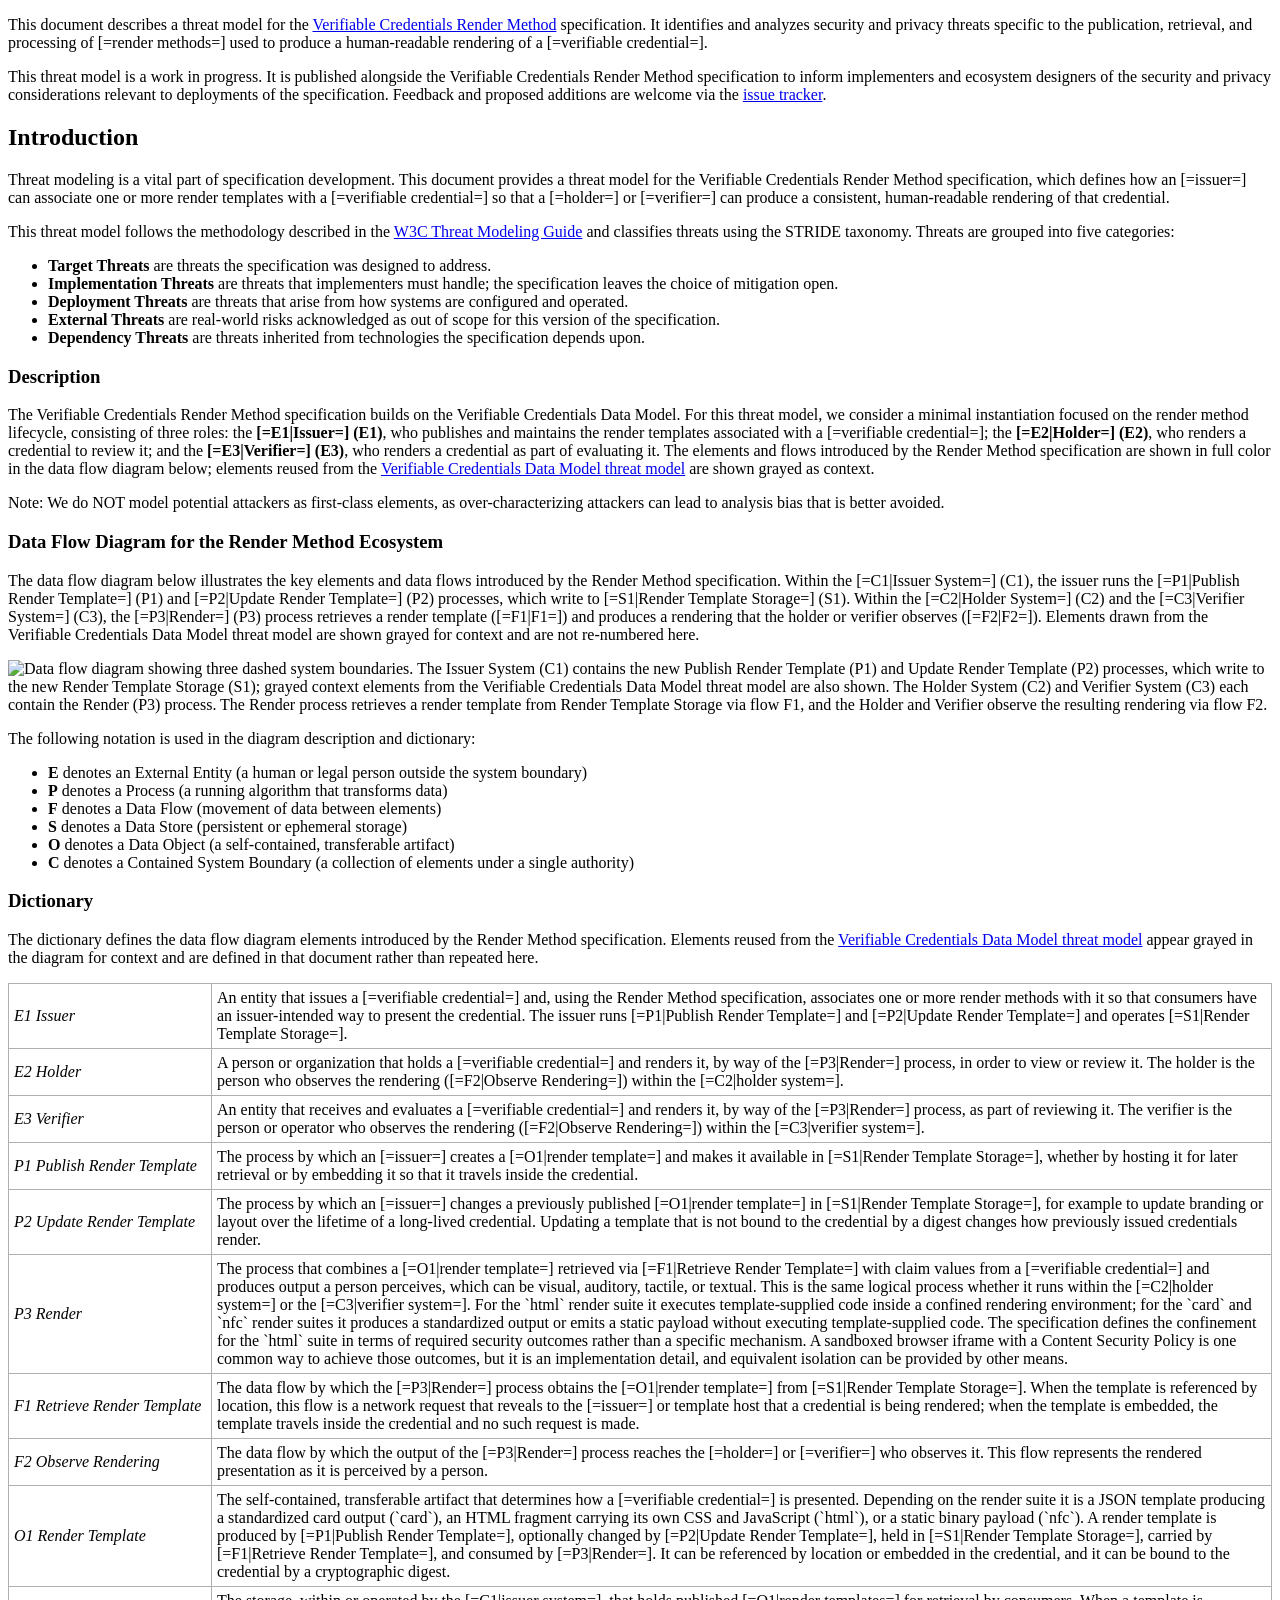
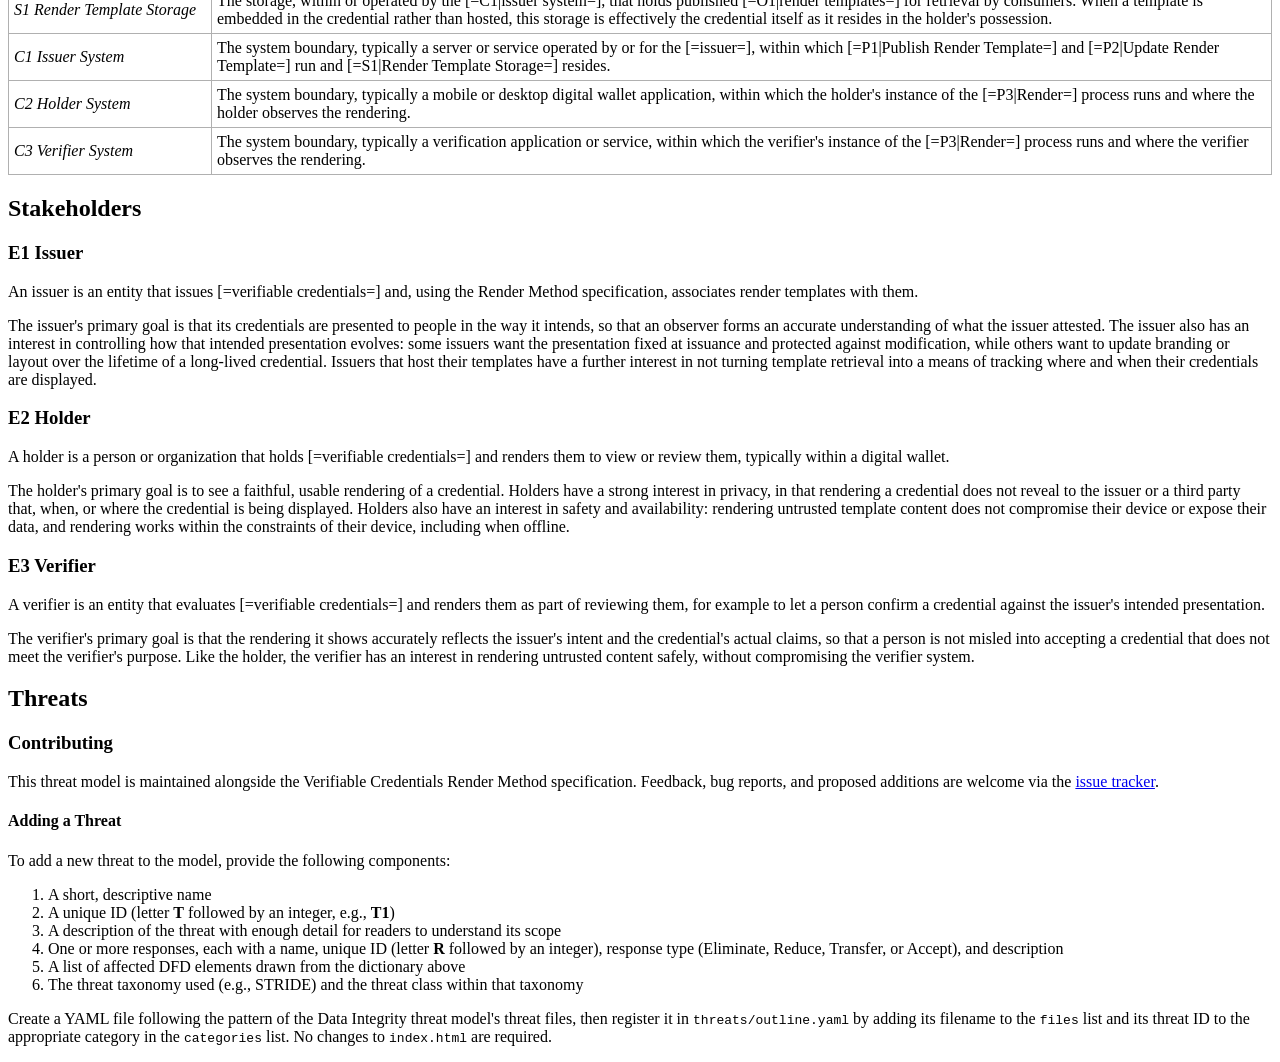
==== threat-model/index.html @ ddd8f107 "Add threat model document and threat framework." ====
<!doctype html>
<html lang="en">

<head>
  <meta charset="utf-8">
  <title>Verifiable Credentials Render Method Threat Model</title>
  <script src="https://www.w3.org/Tools/respec/respec-w3c"
    class="remove"></script>
  <script src="threats/js-yaml.min.js"></script>
  <script src="threats/threat-model.js"></script>

  <script class='remove'>
    // See https://github.com/w3c/respec/wiki/ for how to configure ReSpec
    var respecConfig = {
      specStatus: "ED",
      shortName: "vc-render-method",
      group: "vc",
      edDraftURI: "https://w3c.github.io/vc-render-method/threat-model/",
      latestVersion: "https://www.w3.org/TR/vc-render-method/threat-model/",
      github: {
        repoURL: "https://github.com/w3c/vc-render-method/",
        branch: "main"
      },
      editors: [{
        name: "Manu Sporny",
        company: "Digital Bazaar",
        w3cid: 41758
      }],
      noRecTrack: "true",
      maxTocLevel: 4,
      xref: ["VC-DATA-MODEL-2.0", "CID", "DID", "VC-DATA-INTEGRITY"],
      preProcess: [window.ThreatModel.render],
      postProcess: [(config, document) => {
        config.thisVersion =
          config.thisVersion.replace(/\/$/, '') + '/threat-model/';
        const link = document.querySelector(".head a.u-url");
        if(link) {
          link.href = config.thisVersion;
          link.textContent = config.thisVersion;
        }
      }]
    };
  </script>
  <link rel="stylesheet" href="threats/threat-model.css" />
  <!--
    The threat definitions are loaded at render time from
    threats/outline.yaml and the YAML threat files it lists. When
    previewing this document locally, serve the directory over HTTP (for
    example, `npx http-server`); browsers cannot fetch() the YAML files
    from a file:// URL.
  -->
</head>

<body>
  <section id="abstract">
    <p>
This document describes a threat model for the
<a href="https://www.w3.org/TR/vc-render-method/">Verifiable Credentials
Render Method</a> specification. It identifies and analyzes security and
privacy threats specific to the publication, retrieval, and processing of
[=render methods=] used to produce a human-readable rendering of a
[=verifiable credential=].
    </p>
  </section>
  <section id="sotd">
    <p>
This threat model is a work in progress. It is published alongside the
Verifiable Credentials Render Method specification to inform implementers and
ecosystem designers of the security and privacy considerations relevant to
deployments of the specification. Feedback and proposed additions are
welcome via the
<a href="https://github.com/w3c/vc-render-method/issues">issue tracker</a>.
    </p>
  </section>
  <section id="Introduction">
    <h2>Introduction</h2>
    <p>
Threat modeling is a vital part of specification development. This document
provides a threat model for the Verifiable Credentials Render Method
specification, which defines how an [=issuer=] can associate one or more
render templates with a [=verifiable credential=] so that a [=holder=] or
[=verifier=] can produce a consistent, human-readable rendering of that
credential.
    </p>
    <p>
This threat model follows the methodology described in the
<a href="https://www.w3.org/TR/threat-modeling-guide/">W3C Threat Modeling
Guide</a> and classifies threats using the STRIDE taxonomy. Threats are
grouped into five categories:
    </p>
    <ul>
      <li>
<strong>Target Threats</strong> are threats the specification was designed
to address.
      </li>
      <li>
<strong>Implementation Threats</strong> are threats that implementers must
handle; the specification leaves the choice of mitigation open.
      </li>
      <li>
<strong>Deployment Threats</strong> are threats that arise from how systems
are configured and operated.
      </li>
      <li>
<strong>External Threats</strong> are real-world risks acknowledged as out
of scope for this version of the specification.
      </li>
      <li>
<strong>Dependency Threats</strong> are threats inherited from technologies
the specification depends upon.
      </li>
    </ul>

    <section id="threat-model-description">
      <h3>Description</h3>
      <p>
The Verifiable Credentials Render Method specification builds on the
Verifiable Credentials Data Model. For this threat model, we consider a
minimal instantiation focused on the render method lifecycle, consisting of
three roles: the <strong>[=E1|Issuer=] (E1)</strong>, who publishes and
maintains the render templates associated with a [=verifiable credential=];
the <strong>[=E2|Holder=] (E2)</strong>, who renders a credential to review
it; and the <strong>[=E3|Verifier=] (E3)</strong>, who renders a credential
as part of evaluating it. The elements and flows introduced by the Render
Method specification are shown in full color in the data flow diagram below;
elements reused from the
<a href="https://www.w3.org/TR/vc-data-model/threat-model/">Verifiable
Credentials Data Model threat model</a> are shown grayed as context.
      </p>
      <p class="note" role="note">
<span class="marker">Note:</span> We do NOT model potential attackers as
first-class elements, as over-characterizing attackers can lead to analysis
bias that is better avoided.
      </p>
    </section>

    <section id="threat-model-data-flow-diagram">
      <h3>Data Flow Diagram for the Render Method Ecosystem</h3>
      <p>
The data flow diagram below illustrates the key elements and data flows
introduced by the Render Method specification. Within the
[=C1|Issuer System=] (C1), the issuer runs the [=P1|Publish Render Template=]
(P1) and [=P2|Update Render Template=] (P2) processes, which write to
[=S1|Render Template Storage=] (S1). Within the [=C2|Holder System=] (C2)
and the [=C3|Verifier System=] (C3), the [=P3|Render=] (P3) process
retrieves a render template ([=F1|F1=]) and produces a rendering that the
holder or verifier observes ([=F2|F2=]). Elements drawn from the Verifiable
Credentials Data Model threat model are shown grayed for context and are not
re-numbered here.
      </p>

      <img src="diagrams/dfd.svg"
        alt="Data flow diagram showing three dashed system boundaries. The
Issuer System (C1) contains the new Publish Render Template (P1) and Update
Render Template (P2) processes, which write to the new Render Template
Storage (S1); grayed context elements from the Verifiable Credentials Data
Model threat model are also shown. The Holder System (C2) and Verifier
System (C3) each contain the Render (P3) process. The Render process
retrieves a render template from Render Template Storage via flow F1, and the
Holder and Verifier observe the resulting rendering via flow F2.">

      <p>
The following notation is used in the diagram description and dictionary:
      </p>
      <ul>
        <li>
<strong>E</strong> denotes an External Entity (a human or legal person
outside the system boundary)
        </li>
        <li>
<strong>P</strong> denotes a Process (a running algorithm that transforms
data)
        </li>
        <li>
<strong>F</strong> denotes a Data Flow (movement of data between elements)
        </li>
        <li>
<strong>S</strong> denotes a Data Store (persistent or ephemeral storage)
        </li>
        <li>
<strong>O</strong> denotes a Data Object (a self-contained, transferable
artifact)
        </li>
        <li>
<strong>C</strong> denotes a Contained System Boundary (a collection of
elements under a single authority)
        </li>
      </ul>
    </section>

    <section id="threat-model-architecture-dictionary">
      <h3>Dictionary</h3>
      <style>
        table.dictionary,
        table.dictionary th,
        table.dictionary td {
          border: thin solid rgb(176, 176, 176);
          border-collapse: collapse;
          padding: 5px;
        }
        table.dictionary td.left {
          width: 12em;
        }
      </style>
      <p>
The dictionary defines the data flow diagram elements introduced by the
Render Method specification. Elements reused from the
<a href="https://www.w3.org/TR/vc-data-model/threat-model/">Verifiable
Credentials Data Model threat model</a> appear grayed in the diagram for
context and are defined in that document rather than repeated here.
      </p>
      <table class="dictionary">
        <tbody>
          <tr>
            <td class="left">
              <dfn data-lt="E1|Issuer">E1 Issuer</dfn>
            </td>
            <td>
An entity that issues a [=verifiable credential=] and, using the Render
Method specification, associates one or more render methods with it so that
consumers have an issuer-intended way to present the credential. The issuer
runs [=P1|Publish Render Template=] and [=P2|Update Render Template=] and
operates [=S1|Render Template Storage=].
            </td>
          </tr>
          <tr>
            <td class="left">
              <dfn data-lt="E2|Holder">E2 Holder</dfn>
            </td>
            <td>
A person or organization that holds a [=verifiable credential=] and renders
it, by way of the [=P3|Render=] process, in order to view or review it. The
holder is the person who observes the rendering ([=F2|Observe Rendering=])
within the [=C2|holder system=].
            </td>
          </tr>
          <tr>
            <td class="left">
              <dfn data-lt="E3|Verifier">E3 Verifier</dfn>
            </td>
            <td>
An entity that receives and evaluates a [=verifiable credential=] and renders
it, by way of the [=P3|Render=] process, as part of reviewing it. The
verifier is the person or operator who observes the rendering
([=F2|Observe Rendering=]) within the [=C3|verifier system=].
            </td>
          </tr>
          <tr>
            <td class="left">
              <dfn data-lt="P1|Publish Render Template">P1 Publish Render
Template</dfn>
            </td>
            <td>
The process by which an [=issuer=] creates a [=O1|render template=] and makes
it available in [=S1|Render Template Storage=], whether by hosting it for
later retrieval or by embedding it so that it travels inside the credential.
            </td>
          </tr>
          <tr>
            <td class="left">
              <dfn data-lt="P2|Update Render Template">P2 Update Render
Template</dfn>
            </td>
            <td>
The process by which an [=issuer=] changes a previously published
[=O1|render template=] in [=S1|Render Template Storage=], for example to
update branding or layout over the lifetime of a long-lived credential.
Updating a template that is not bound to the credential by a digest changes
how previously issued credentials render.
            </td>
          </tr>
          <tr>
            <td class="left">
              <dfn data-lt="P3|Render">P3 Render</dfn>
            </td>
            <td>
The process that combines a [=O1|render template=] retrieved via
[=F1|Retrieve Render Template=] with claim values from a
[=verifiable credential=] and produces output a person perceives, which can
be visual, auditory, tactile, or textual. This is the same logical process
whether it runs within the [=C2|holder system=] or the [=C3|verifier
system=]. For the `html` render suite it executes template-supplied code
inside a confined rendering environment; for the `card` and `nfc` render
suites it produces a standardized output or emits a static payload without
executing template-supplied code. The specification defines the confinement
for the `html` suite in terms of required security outcomes rather than a
specific mechanism. A sandboxed browser iframe with a Content Security Policy
is one common way to achieve those outcomes, but it is an implementation
detail, and equivalent isolation can be provided by other means.
            </td>
          </tr>
          <tr>
            <td class="left">
              <dfn data-lt="F1|Retrieve Render Template">F1 Retrieve Render
Template</dfn>
            </td>
            <td>
The data flow by which the [=P3|Render=] process obtains the
[=O1|render template=] from [=S1|Render Template Storage=]. When the template
is referenced by location, this flow is a network request that reveals to the
[=issuer=] or template host that a credential is being rendered; when the
template is embedded, the template travels inside the credential and no such
request is made.
            </td>
          </tr>
          <tr>
            <td class="left">
              <dfn data-lt="F2|Observe Rendering">F2 Observe Rendering</dfn>
            </td>
            <td>
The data flow by which the output of the [=P3|Render=] process reaches the
[=holder=] or [=verifier=] who observes it. This flow represents the
rendered presentation as it is perceived by a person.
            </td>
          </tr>
          <tr>
            <td class="left">
              <dfn data-lt="O1|Render Template">O1 Render Template</dfn>
            </td>
            <td>
The self-contained, transferable artifact that determines how a
[=verifiable credential=] is presented. Depending on the render suite it is a
JSON template producing a standardized card output (`card`), an HTML fragment
carrying its own CSS and JavaScript (`html`), or a static binary payload
(`nfc`). A render template is produced by [=P1|Publish Render Template=],
optionally changed by [=P2|Update Render Template=], held in
[=S1|Render Template Storage=], carried by [=F1|Retrieve Render Template=],
and consumed by [=P3|Render=]. It can be referenced by location or embedded
in the credential, and it can be bound to the credential by a cryptographic
digest.
            </td>
          </tr>
          <tr>
            <td class="left">
              <dfn data-lt="S1|Render Template Storage">S1 Render Template
Storage</dfn>
            </td>
            <td>
The storage, within or operated by the [=C1|issuer system=], that holds
published [=O1|render templates=] for retrieval by consumers. When a template
is embedded in the credential rather than hosted, this storage is effectively
the credential itself as it resides in the holder's possession.
            </td>
          </tr>
          <tr>
            <td class="left">
              <dfn data-lt="C1|Issuer System">C1 Issuer System</dfn>
            </td>
            <td>
The system boundary, typically a server or service operated by or for the
[=issuer=], within which [=P1|Publish Render Template=] and
[=P2|Update Render Template=] run and [=S1|Render Template Storage=] resides.
            </td>
          </tr>
          <tr>
            <td class="left">
              <dfn data-lt="C2|Holder System">C2 Holder System</dfn>
            </td>
            <td>
The system boundary, typically a mobile or desktop digital wallet
application, within which the holder's instance of the [=P3|Render=] process
runs and where the holder observes the rendering.
            </td>
          </tr>
          <tr>
            <td class="left">
              <dfn data-lt="C3|Verifier System">C3 Verifier System</dfn>
            </td>
            <td>
The system boundary, typically a verification application or service, within
which the verifier's instance of the [=P3|Render=] process runs and where the
verifier observes the rendering.
            </td>
          </tr>
        </tbody>
      </table>
    </section>
  </section>

  <section id="threat-model-stakeholders">
    <h2>Stakeholders</h2>

    <h3>E1 Issuer</h3>
    <p>
An issuer is an entity that issues [=verifiable credentials=] and, using the
Render Method specification, associates render templates with them.
      </p>
    <p>
The issuer's primary goal is that its credentials are presented to people in
the way it intends, so that an observer forms an accurate understanding of
what the issuer attested. The issuer also has an interest in controlling how
that intended presentation evolves: some issuers want the presentation fixed
at issuance and protected against modification, while others want to update
branding or layout over the lifetime of a long-lived credential. Issuers that
host their templates have a further interest in not turning template
retrieval into a means of tracking where and when their credentials are
displayed.
    </p>

    <h3>E2 Holder</h3>
    <p>
A holder is a person or organization that holds [=verifiable credentials=]
and renders them to view or review them, typically within a digital wallet.
    </p>
    <p>
The holder's primary goal is to see a faithful, usable rendering of a
credential. Holders have a strong interest in privacy, in that rendering a
credential does not reveal to the issuer or a third party that, when, or
where the credential is being displayed. Holders also have an interest in
safety and availability: rendering untrusted template content does not
compromise their device or expose their data, and rendering works within the
constraints of their device, including when offline.
    </p>

    <h3>E3 Verifier</h3>
    <p>
A verifier is an entity that evaluates [=verifiable credentials=] and renders
them as part of reviewing them, for example to let a person confirm a
credential against the issuer's intended presentation.
    </p>
    <p>
The verifier's primary goal is that the rendering it shows accurately
reflects the issuer's intent and the credential's actual claims, so that a
person is not misled into accepting a credential that does not meet the
verifier's purpose. Like the holder, the verifier has an interest in
rendering untrusted content safely, without compromising the verifier
system.
    </p>
  </section>

  <section id="threat-model-threats">
    <h2>Threats</h2>
    <section class="tm-toc">
    </section>
    <section class="tm-details">
    </section>
  </section>

  <section id="threat-model-contributing">
    <h3>Contributing</h3>
    <p>
This threat model is maintained alongside the Verifiable Credentials Render
Method specification. Feedback, bug reports, and proposed additions are
welcome via the
<a href="https://github.com/w3c/vc-render-method/issues/new">issue
tracker</a>.
    </p>
    <section id="threat-model-adding-a-threat">
      <h4>Adding a Threat</h4>
      <p>
To add a new threat to the model, provide the following components:
      </p>
      <ol>
        <li>A short, descriptive name</li>
        <li>
A unique ID (letter <strong>T</strong> followed by an integer,
e.g., <strong>T1</strong>)
        </li>
        <li>
A description of the threat with enough detail for readers to understand
its scope
        </li>
        <li>
One or more responses, each with a name, unique ID (letter <strong>R
</strong> followed by an integer), response type (Eliminate, Reduce,
Transfer, or Accept), and description
        </li>
        <li>
A list of affected DFD elements drawn from the dictionary above
        </li>
        <li>
The threat taxonomy used (e.g., STRIDE) and the threat class within that
taxonomy
        </li>
      </ol>
      <p>
Create a YAML file following the pattern of the Data Integrity threat
model's threat files, then register it in <code>threats/outline.yaml</code>
by adding its filename to the <code>files</code> list and its threat ID to
the appropriate category in the <code>categories</code> list. No changes to
<code>index.html</code> are required.
      </p>
    </section>
  </section>

</body>

</html>
---- threat-model/threats/threat-model.css ----
table.visual-terminology,
table.dfd-dictionary  {
  padding: 1em;
  border: 1px solid black;
}

table.visual-terminology th,
table.visual-terminology td,
table.dfd-dictionary th,
table.dfd-dictionary td {
  border-bottom: 1px solid black;
    border-collapse: collapse;
      padding: .5em;
}

table.visual-terminology tr {
  border-collapse: collapse;
}

table.visual-terminology th {
  width:11em;
  font-weight: bold;
}

table.visual-terminology td.term-def {

}


table.visual-terminology td.term-img {
  width: 11em;
}


table.dfd-dictionary {
}


table.dfd-dictionary td.dfd-id {
  width: 3em;
  font-weight: bold;

}
table.dfd-dictionary td.dfd-name {
  width: 10em;
}
table.dfd-dictionary td.dfd-type {
  width: 6em;
}

#threat-toc {
  counter-reset: threat;
}

ol.threat-toc {
  list-style: none;
}

ol.threat-toc li::before {
  content: "T" attr(value) ". ";
  font-weight: bold;
}

ol.threat-toc li.section-title::before {
  font-weight: bold;
  counter-increment: none;
  content: "";
}

ol.threat-toc li.section-title {
  font-weight: bold;
  font-style: italic;
}

table.threat td.threat-name span.index-link {
  position:absolute;
  right: 10px;
  height: 1em;
  font-size: small;
  margin-top: -0.7em;
  top: 50%;
}
ol.threat-toc h5 {
  margin:0;
}

table.threat {
  border: thin solid black;
  border-collapse:collapse;
  margin: 1em 0 1em 0;
  width:100%;
  padding-left:30px;
}
table.threat a.self-link {
  left:-35px !important;
}
table.threat h3,
table.threat h4,
table.threat h5 {
  color:black;
  margin:0 0 0 -5px;
  font-weight: bold;
  font-style:normal;
}
table.threat td {
  padding: 1em;
  position:relative;
  border-bottom: thin solid black;
}

table.threat td.threat-name {
  font-weight:bold;
  background-color: #c9daf7;
}

table.threat td.response-name {
  font-weight:bold;
  background-color: #d9ead4;
}

table.threat td.affected-component {
  background-color: #fff2ce;
}
table.threat span.component-entry {
  font-weight:bold;
}
table.threat td.analysis-taxonomy {
  background-color: #fce5ce;
}

p.threatCategory {
  font-size: larger;
  font-weight: bolder;
  margin:0;
}

section.threatDetail {
  visibility: hidden;
  height:1px;
}

span.threat-tag {
        border-radius: 8px;
        padding: 2px 5px;
        color: white;
        margin: 0px 2px;
        font-weight: normal;
        color: black;
        background-color: #a9c9e8;
}

span.threat-tag.threat-tag-security {
        background-color: #f4a7a3;
}

span.threat-tag.threat-tag-privacy {
        background-color: #f8c49a;
}
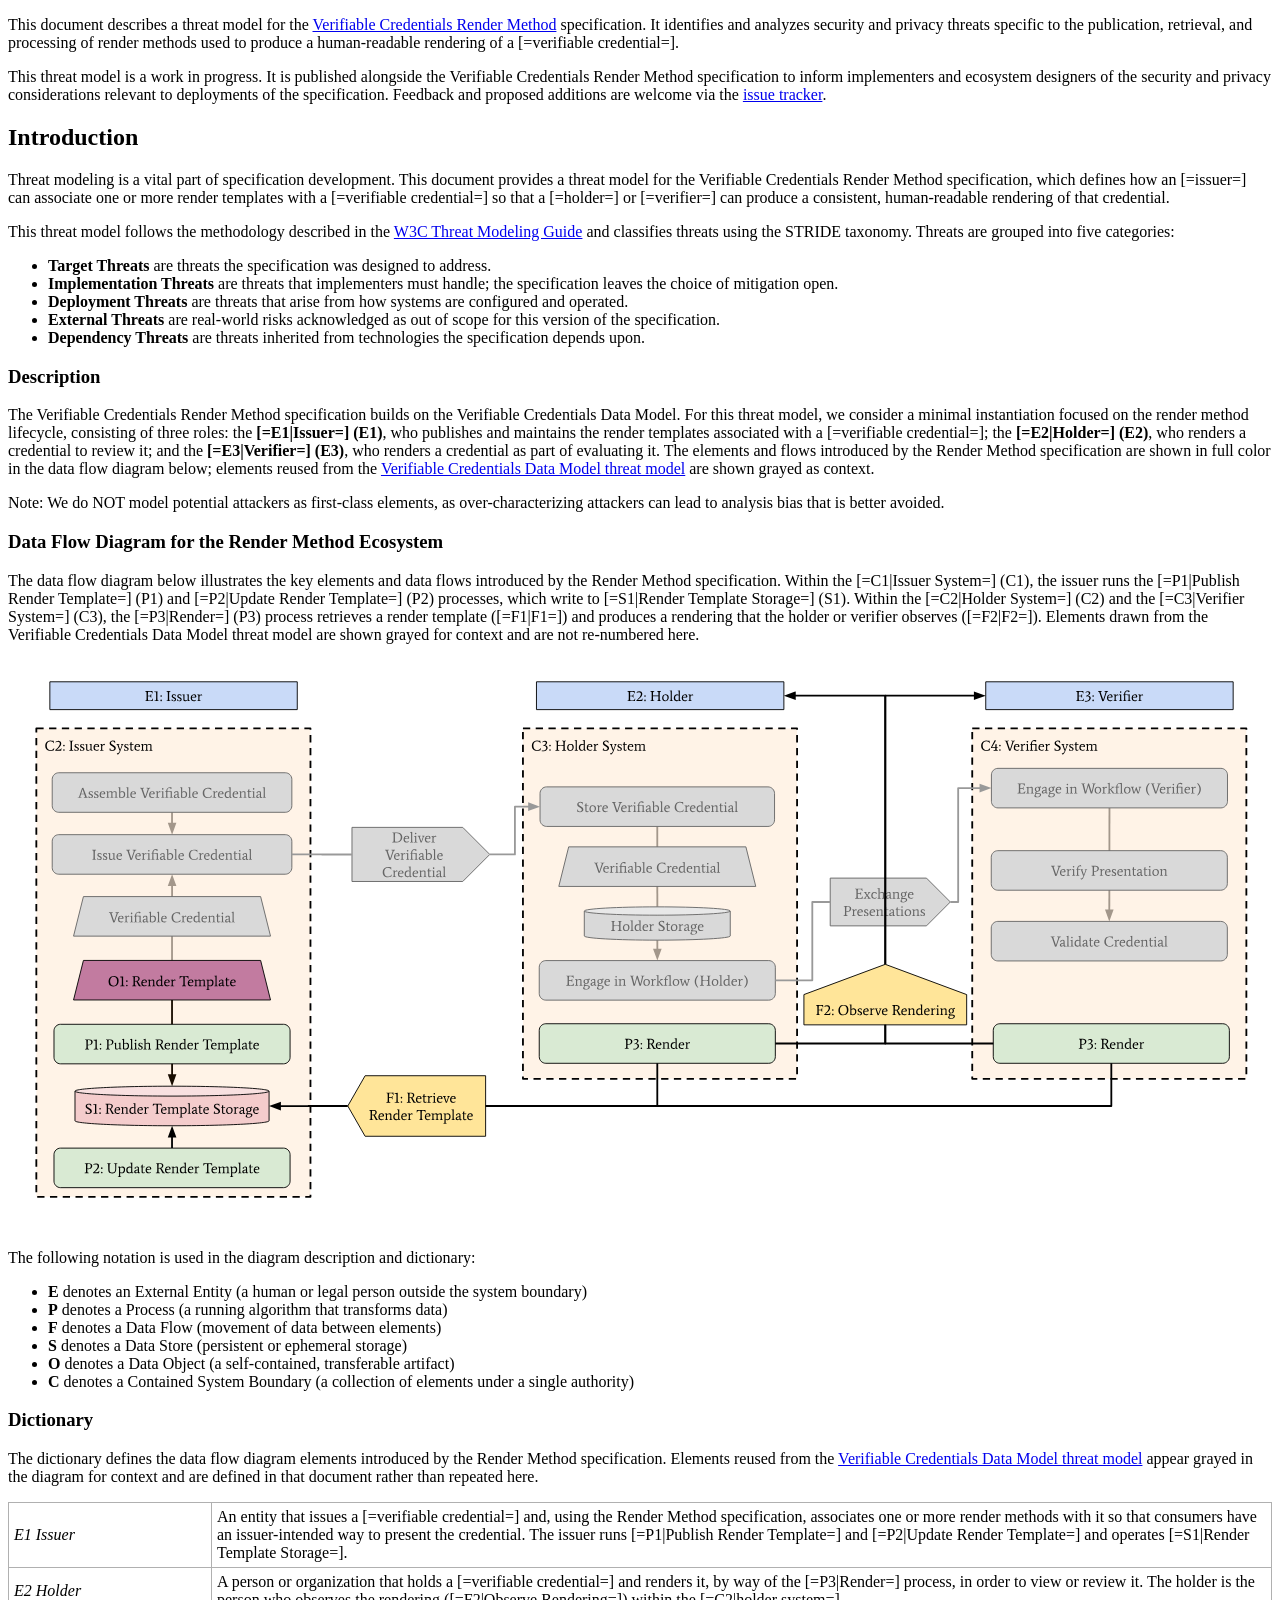
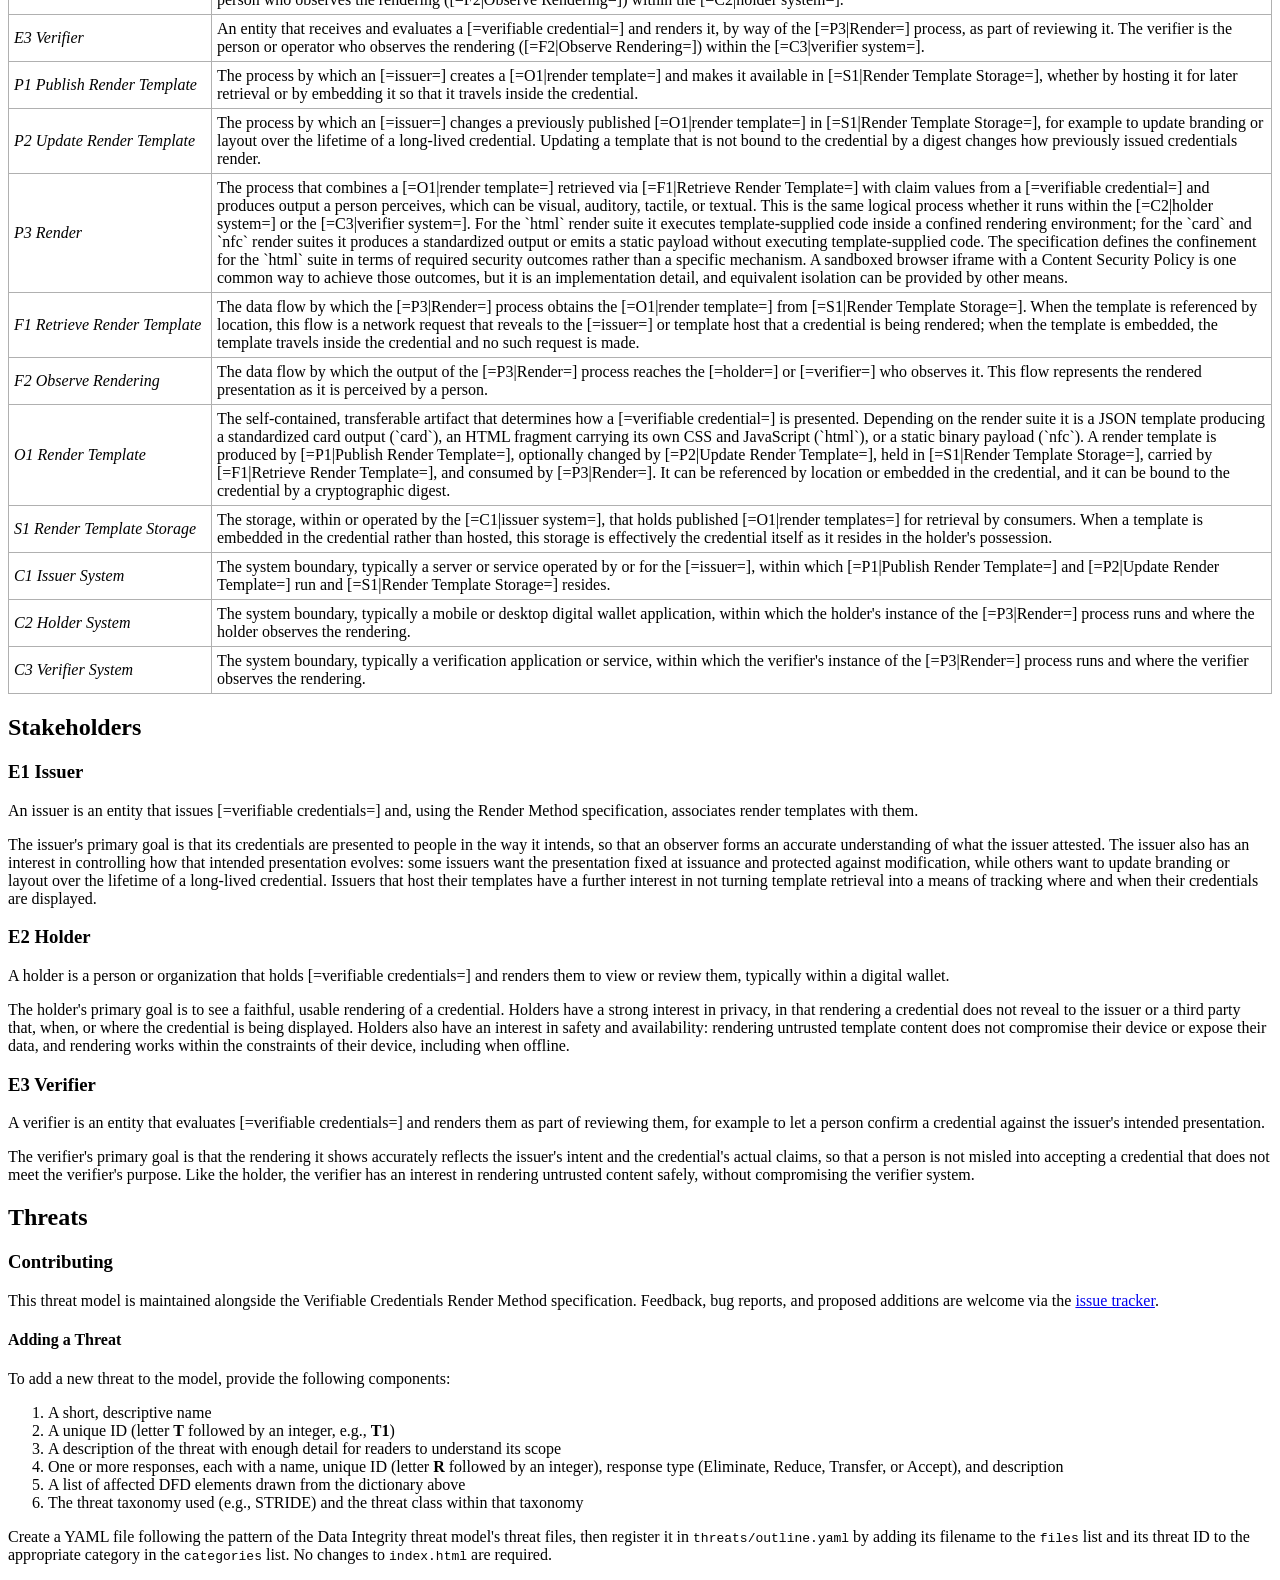
==== commit 1d19b085: "Remove broken references in threat model." ====
--- a/threat-model/index.html
+++ b/threat-model/index.html
@@ -58,7 +58,7 @@
 <a href="https://www.w3.org/TR/vc-render-method/">Verifiable Credentials
 Render Method</a> specification. It identifies and analyzes security and
 privacy threats specific to the publication, retrieval, and processing of
-[=render methods=] used to produce a human-readable rendering of a
+render methods used to produce a human-readable rendering of a
 [=verifiable credential=].
     </p>
   </section>
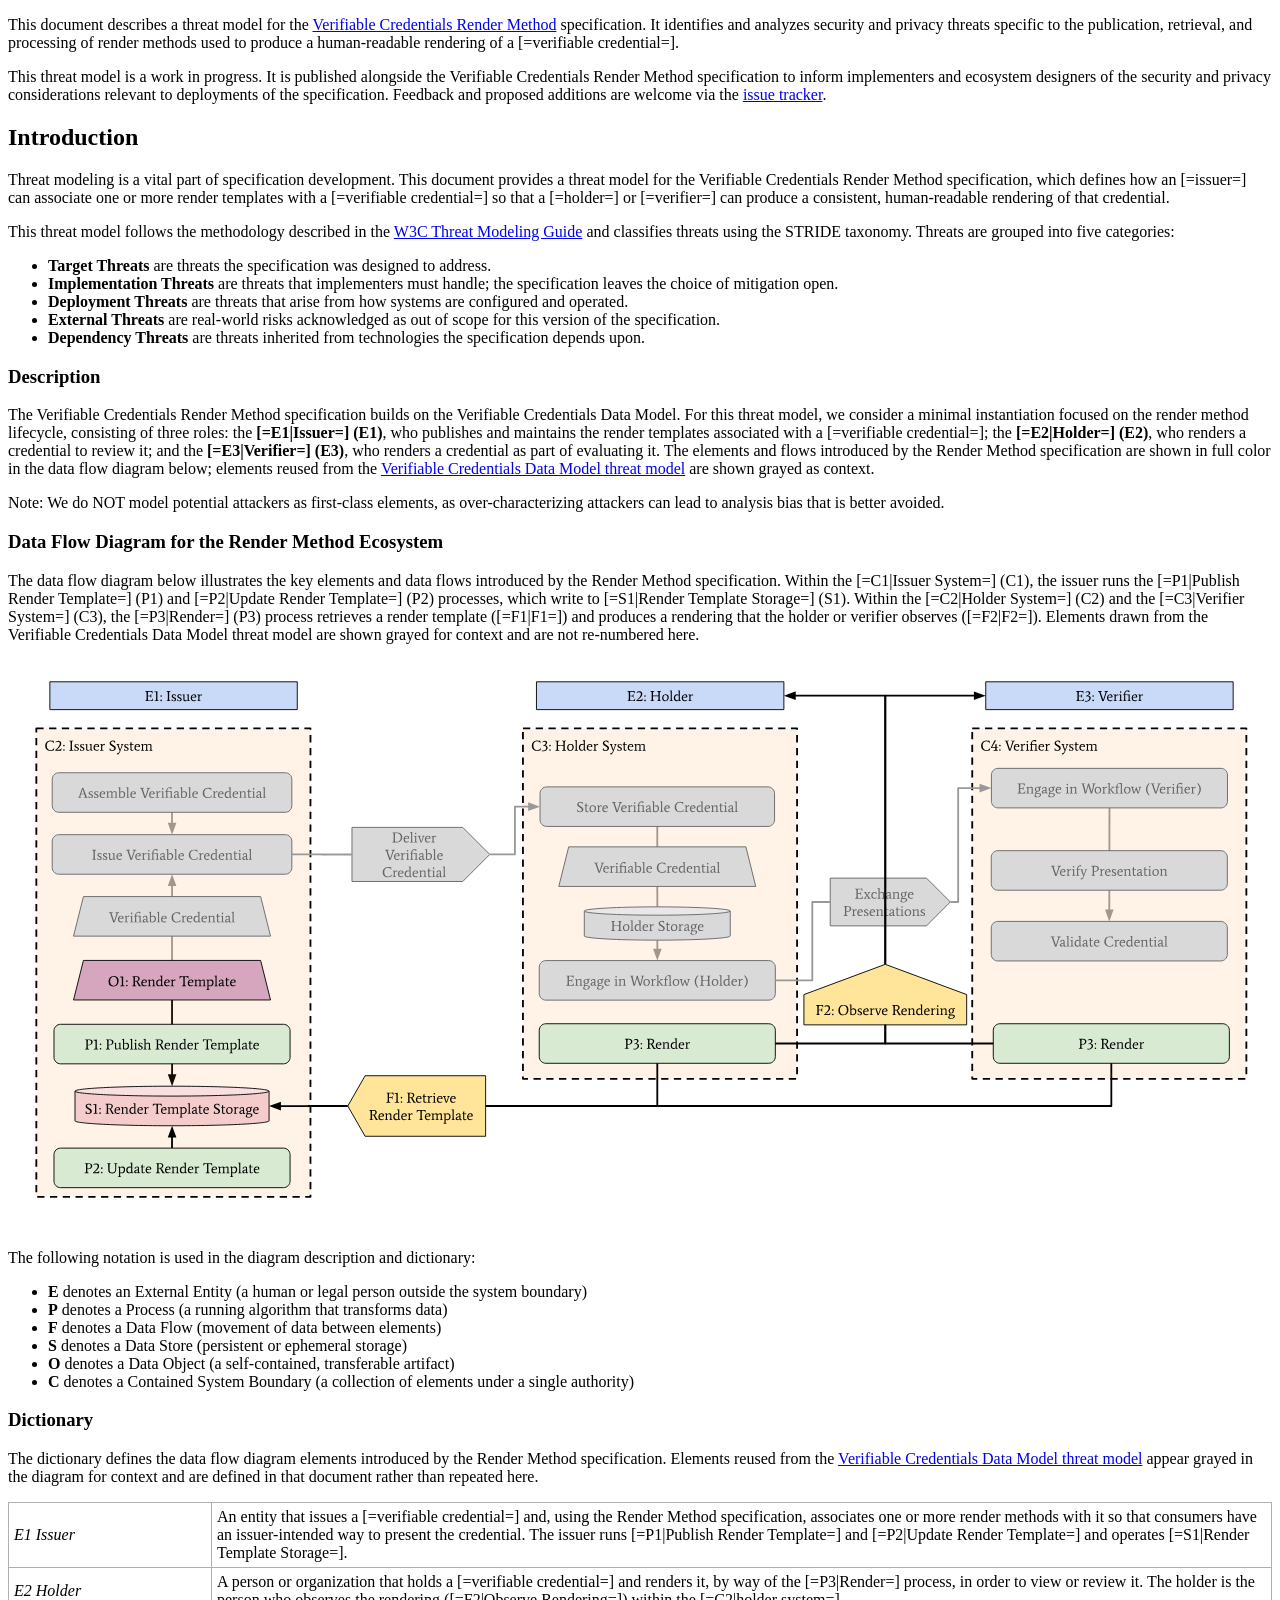
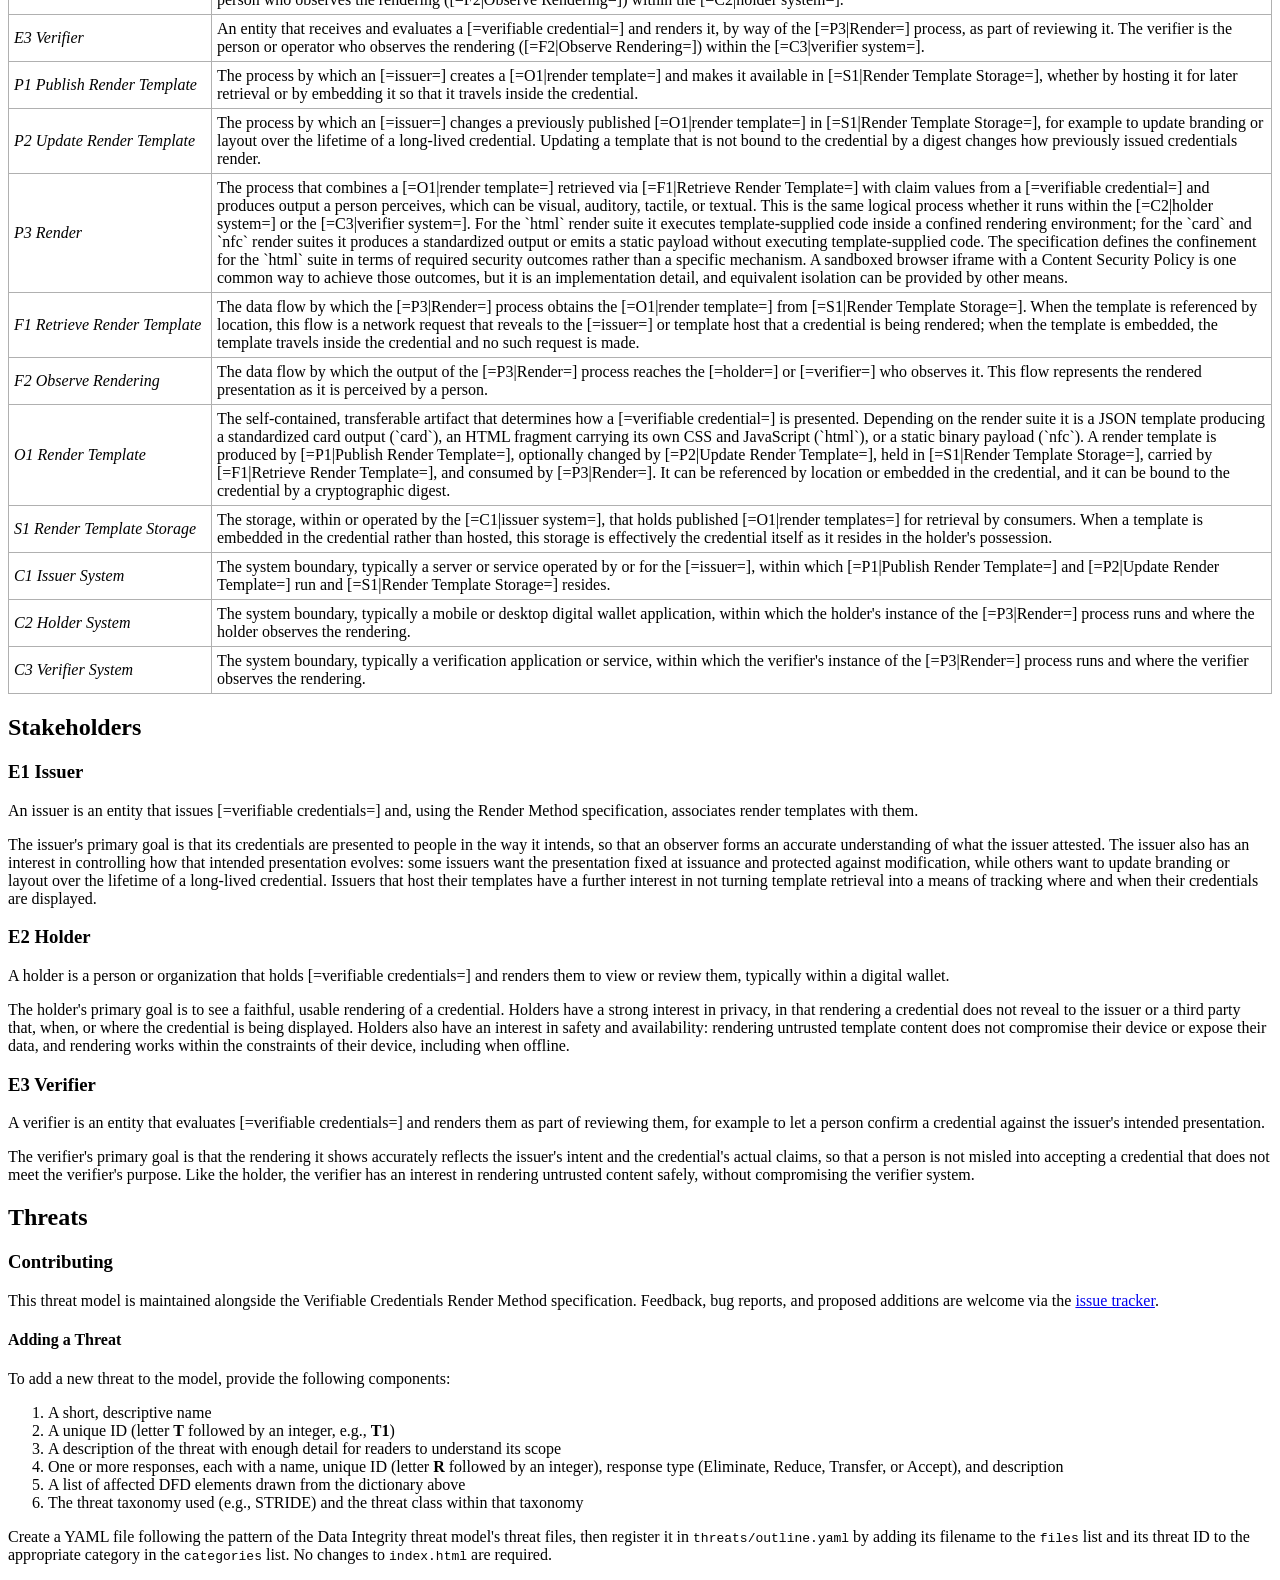
==== commit 703471b1: "Prep threat model for DNOTE publication. Signed-off-by: Dmitri Zagidulin <dzagidulin@gmail.com>" ====
--- a/threat-model/index.html
+++ b/threat-model/index.html
@@ -12,9 +12,10 @@
   <script class='remove'>
     // See https://github.com/w3c/respec/wiki/ for how to configure ReSpec
     var respecConfig = {
-      specStatus: "ED",
-      shortName: "vc-render-method",
+      specStatus: "DNOTE",
+      shortName: "vc-render-method-threat-model-1.0",
       group: "vc",
+      publishDate: "2026-10-08",
       edDraftURI: "https://w3c.github.io/vc-render-method/threat-model/",
       latestVersion: "https://www.w3.org/TR/vc-render-method/threat-model/",
       github: {
@@ -190,18 +191,6 @@
 
     <section id="threat-model-architecture-dictionary">
       <h3>Dictionary</h3>
-      <style>
-        table.dictionary,
-        table.dictionary th,
-        table.dictionary td {
-          border: thin solid rgb(176, 176, 176);
-          border-collapse: collapse;
-          padding: 5px;
-        }
-        table.dictionary td.left {
-          width: 12em;
-        }
-      </style>
       <p>
 The dictionary defines the data flow diagram elements introduced by the
 Render Method specification. Elements reused from the
--- a/threat-model/threats/threat-model.css
+++ b/threat-model/threats/threat-model.css
@@ -155,4 +155,14 @@
 
 span.threat-tag.threat-tag-privacy {
         background-color: #f8c49a;
-}+}
+table.dictionary,
+table.dictionary th,
+table.dictionary td {
+  border: thin solid rgb(176, 176, 176);
+  border-collapse: collapse;
+  padding: 5px;
+}
+table.dictionary td.left {
+  width: 12em;
+}
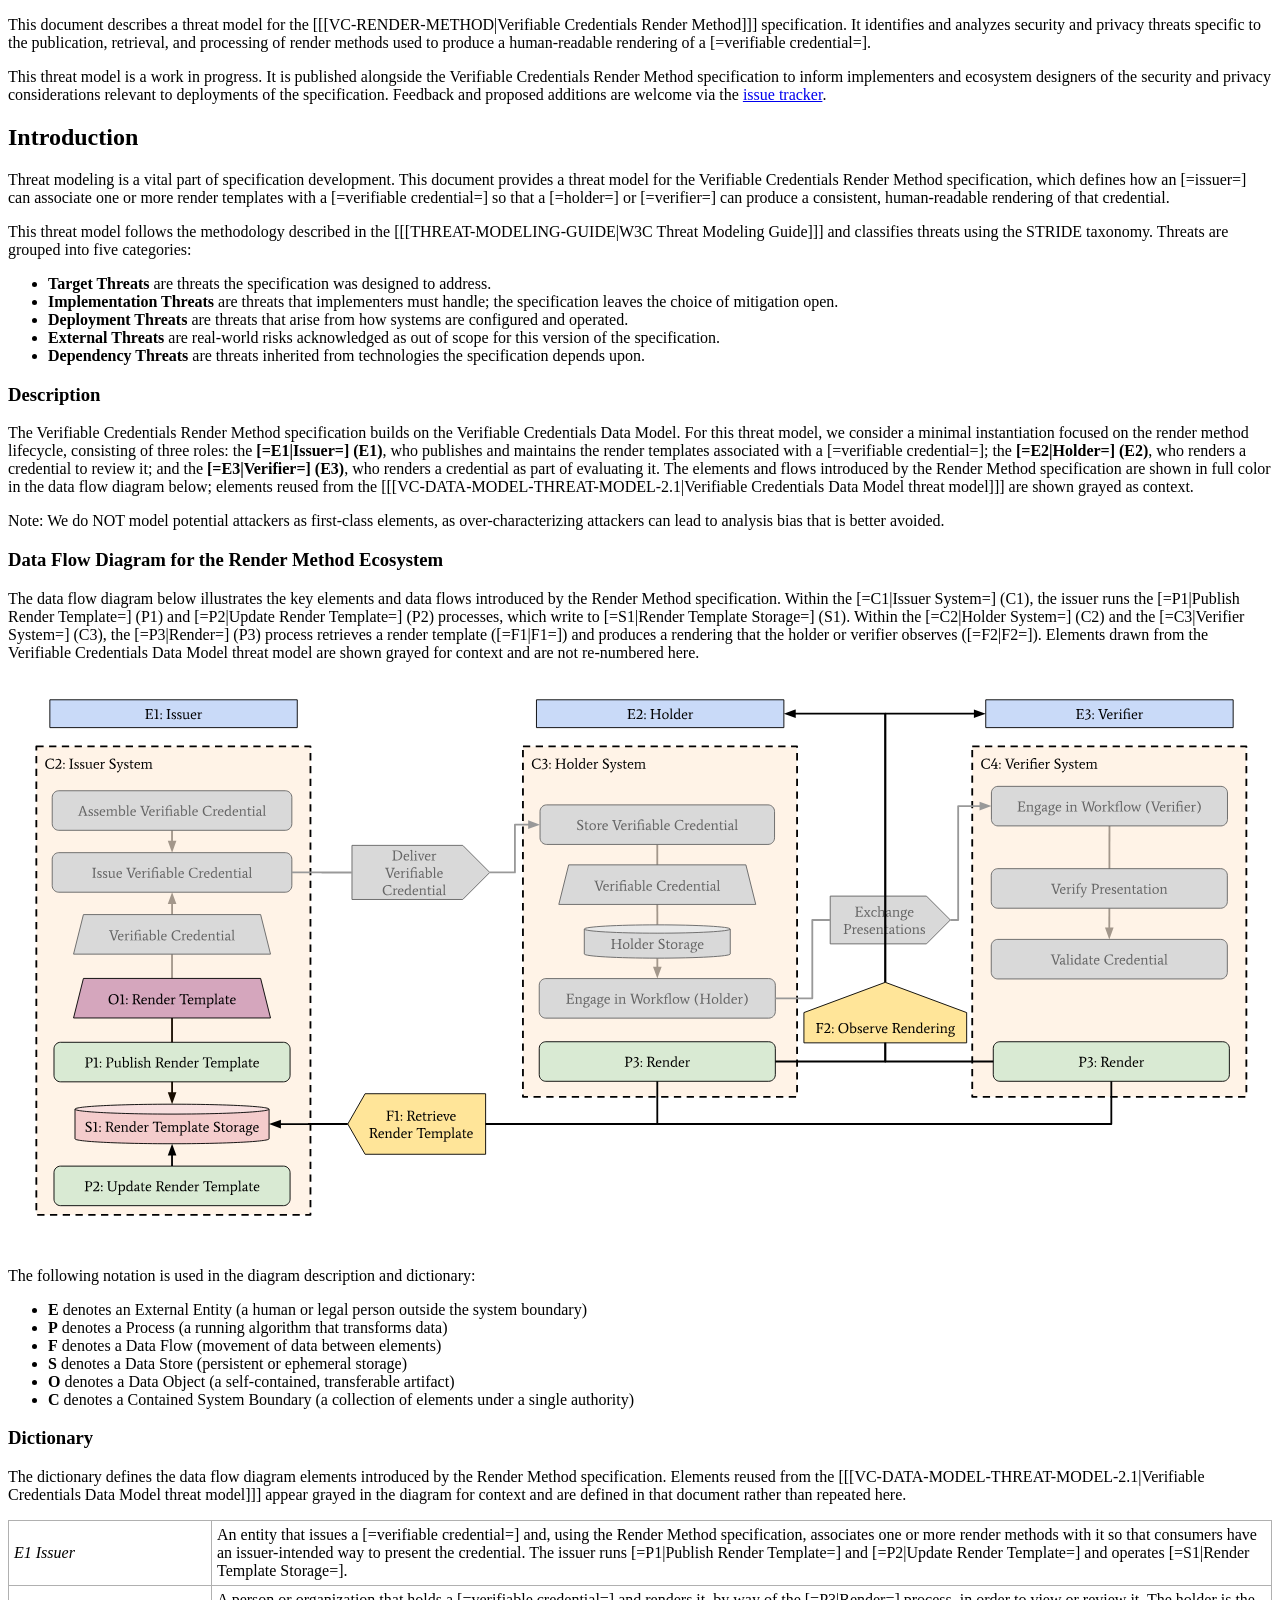
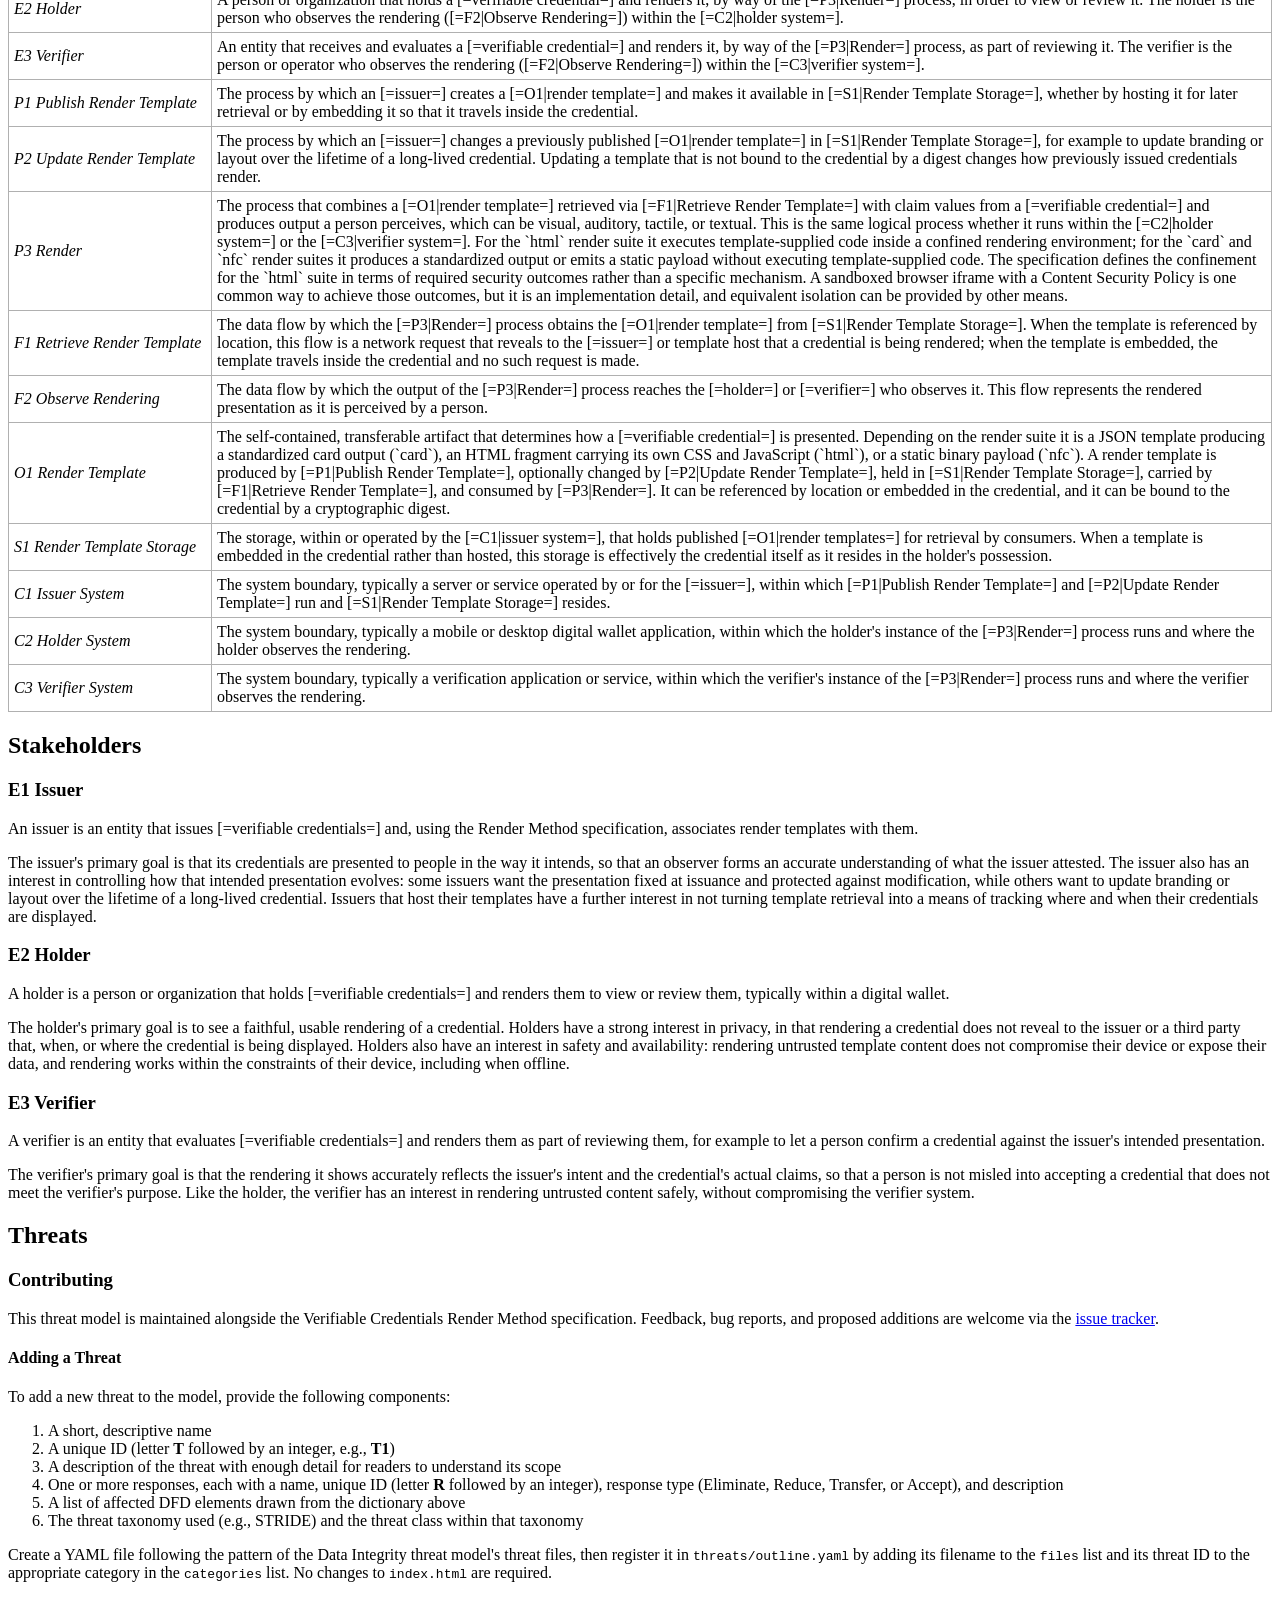
==== commit 5767ffe4: "Convert direct links to ReSpec citations. Signed-off-by: Dmitri Zagidulin <dzagidulin@gmail.com>" ====
--- a/threat-model/index.html
+++ b/threat-model/index.html
@@ -3,11 +3,11 @@
 
 <head>
   <meta charset="utf-8">
-  <title>Verifiable Credentials Render Method Threat Model</title>
+  <title>Verifiable Credentials Render Method Threat Model 1.0</title>
   <script src="https://www.w3.org/Tools/respec/respec-w3c"
     class="remove"></script>
-  <script src="threats/js-yaml.min.js"></script>
-  <script src="threats/threat-model.js"></script>
+  <script src="threats/js-yaml.min.js" class="remove"></script>
+  <script src="threats/threat-model.js" class="remove"></script>
 
   <script class='remove'>
     // See https://github.com/w3c/respec/wiki/ for how to configure ReSpec
@@ -30,16 +30,7 @@
       noRecTrack: "true",
       maxTocLevel: 4,
       xref: ["VC-DATA-MODEL-2.0", "CID", "DID", "VC-DATA-INTEGRITY"],
-      preProcess: [window.ThreatModel.render],
-      postProcess: [(config, document) => {
-        config.thisVersion =
-          config.thisVersion.replace(/\/$/, '') + '/threat-model/';
-        const link = document.querySelector(".head a.u-url");
-        if(link) {
-          link.href = config.thisVersion;
-          link.textContent = config.thisVersion;
-        }
-      }]
+      preProcess: [window.ThreatModel.render]
     };
   </script>
   <link rel="stylesheet" href="threats/threat-model.css" />
@@ -56,8 +47,7 @@
   <section id="abstract">
     <p>
 This document describes a threat model for the
-<a href="https://www.w3.org/TR/vc-render-method/">Verifiable Credentials
-Render Method</a> specification. It identifies and analyzes security and
+[[[VC-RENDER-METHOD|Verifiable Credentials Render Method]]] specification. It identifies and analyzes security and
 privacy threats specific to the publication, retrieval, and processing of
 render methods used to produce a human-readable rendering of a
 [=verifiable credential=].
@@ -85,8 +75,7 @@
     </p>
     <p>
 This threat model follows the methodology described in the
-<a href="https://www.w3.org/TR/threat-modeling-guide/">W3C Threat Modeling
-Guide</a> and classifies threats using the STRIDE taxonomy. Threats are
+[[[THREAT-MODELING-GUIDE|W3C Threat Modeling Guide]]] and classifies threats using the STRIDE taxonomy. Threats are
 grouped into five categories:
     </p>
     <ul>
@@ -125,8 +114,8 @@
 as part of evaluating it. The elements and flows introduced by the Render
 Method specification are shown in full color in the data flow diagram below;
 elements reused from the
-<a href="https://www.w3.org/TR/vc-data-model/threat-model/">Verifiable
-Credentials Data Model threat model</a> are shown grayed as context.
+[[[VC-DATA-MODEL-THREAT-MODEL-2.1|Verifiable Credentials Data Model threat
+model]]] are shown grayed as context.
       </p>
       <p class="note" role="note">
 <span class="marker">Note:</span> We do NOT model potential attackers as
@@ -194,8 +183,8 @@
       <p>
 The dictionary defines the data flow diagram elements introduced by the
 Render Method specification. Elements reused from the
-<a href="https://www.w3.org/TR/vc-data-model/threat-model/">Verifiable
-Credentials Data Model threat model</a> appear grayed in the diagram for
+[[[VC-DATA-MODEL-THREAT-MODEL-2.1|Verifiable Credentials Data Model threat
+model]]] appear grayed in the diagram for
 context and are defined in that document rather than repeated here.
       </p>
       <table class="dictionary">
